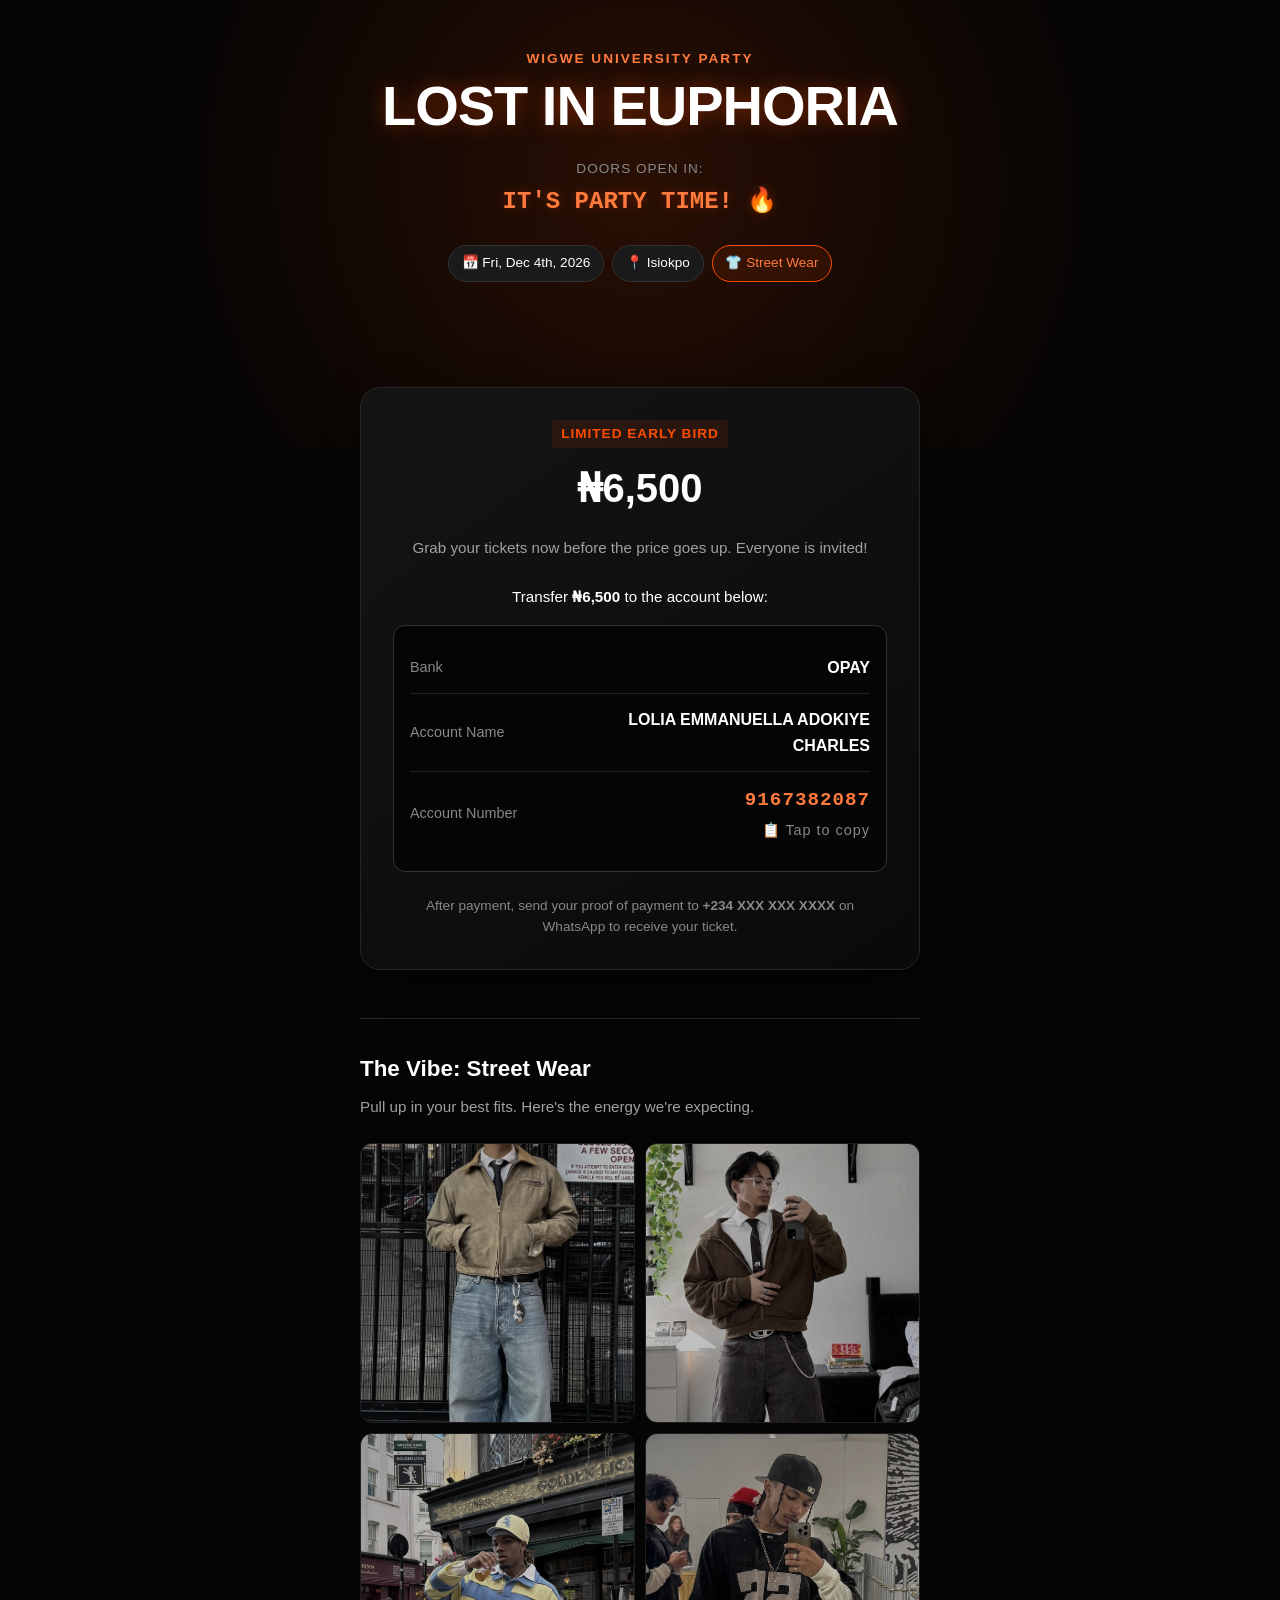
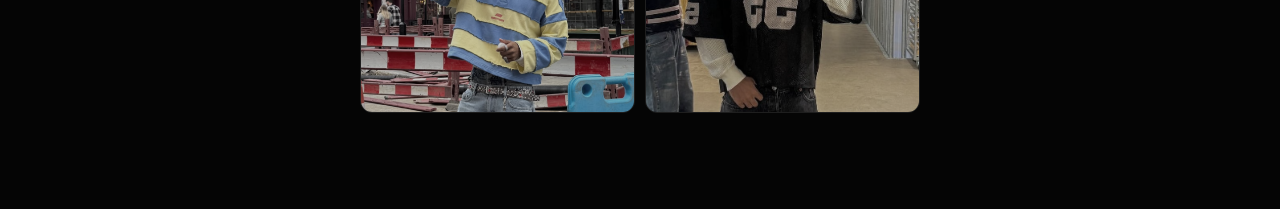
==== index.html @ 006e7512 "Finalized site with JS and removed Tix" ====
<!DOCTYPE html>
<html lang="en">
<head>
  <meta charset="UTF-8" />
  <meta name="viewport" content="width=device-width, initial-scale=1" />
  <title>Lost in Euphoria — Wigwe University Party | Early Bird ₦6,500</title>
  <link rel="stylesheet" href="style.css" />
</head>
<body>
  <!-- Background glow effect -->
  <div class="glow-bg"></div>

  <!-- Copy Toast Notification -->
  <div id="toast">Account Number Copied! ✅</div>

  <main class="container">
    
    <!-- Header Section -->
    <header class="hero fade-in delay-1">
      <p class="tagline">Wigwe University Party</p>
      <h1 class="glitch-text" data-text="Lost in Euphoria">Lost in Euphoria</h1>
      
      <!-- COUNTDOWN TIMER -->
      <div class="countdown-container">
        <p>Doors open in:</p>
        <div id="countdown">Loading...</div>
      </div>

      <div class="badges">
        <span class="badge">📅 Fri, Dec 4th, 2026</span>
        <span class="badge">📍 Isiokpo</span>
        <span class="badge highlight">👕 Street Wear</span>
      </div>
    </header>

    <!-- Poster Image -->
    <div class="poster-container fade-in delay-2">
      <img class="poster" src="imgs/poster.png" alt="Lost in Euphoria Party Poster" />
    </div>

    <!-- Main CTA Section (Now just Bank Transfer) -->
    <section class="ticket-section fade-in delay-3">
      <div class="ticket-card">
        <div class="ticket-info">
          <span class="tier-label">Limited Early Bird</span>
          <span class="price">₦6,500</span>
        </div>
        <p class="ticket-desc">Grab your tickets now before the price goes up. Everyone is invited!</p>
        
        <p style="margin-bottom: 1rem; font-size: 0.95rem;">Transfer <strong>₦6,500</strong> to the account below:</p>
        
        <div class="bank-card" style="text-align: left; margin-bottom: 1.5rem;">
          <div class="bank-row">
            <span>Bank</span>
            <strong>OPAY</strong>
          </div>
          <div class="bank-row">
            <span>Account Name</span>
            <strong>LOLIA EMMANUELLA ADOKIYE CHARLES</strong>
          </div>
          <!-- CLICK TO COPY -->
          <div class="bank-row copy-row" onclick="copyAccountNumber()">
            <span>Account Number</span>
            <strong class="acct-num">9167382087 <span class="copy-icon">📋 Tap to copy</span></strong>
          </div>
        </div>

        <p class="note" style="margin-top: 0;">
          After payment, send your proof of payment to <strong>+234 XXX XXX XXXX</strong> on WhatsApp to receive your ticket.
        </p>
      </div>
    </section>

    <!-- Streetwear Inspiration Gallery -->
    <section class="gallery-section scroll-reveal">
      <h2>The Vibe: Street Wear</h2>
      <p>Pull up in your best fits. Here's the energy we're expecting.</p>
      <div class="gallery-grid">
        <img src="imgs/dress1.png" alt="Streetwear fit 1" />
        <img src="imgs/dress2.png" alt="Streetwear fit 2" />
        <img src="imgs/dress3.png" alt="Streetwear fit 3" />
        <img src="imgs/dress4.png" alt="Streetwear fit 4" />
      </div>
    </section>

  </main>

  <!-- Link to JavaScript file -->
  <script src="script.js"></script>
</body>
</html>
---- style.css ----
/* --- Reset & Base Styles --- */
* {
  box-sizing: border-box;
  margin: 0;
  padding: 0;
}

body {
  font-family: 'Inter', -apple-system, BlinkMacSystemFont, "Segoe UI", Roboto, Helvetica, Arial, sans-serif;
  background-color: #050505;
  color: #ffffff;
  line-height: 1.6;
  overflow-x: hidden;
  position: relative;
}

/* --- Animations Keyframes --- */
@keyframes fadeUp {
  from { opacity: 0; transform: translateY(30px); }
  to { opacity: 1; transform: translateY(0); }
}

@keyframes float {
  0% { transform: translateY(0px); }
  50% { transform: translateY(-10px); }
  100% { transform: translateY(0px); }
}

@keyframes pulseGlow {
  0% { opacity: 0.6; transform: translateX(-50%) scale(1); }
  50% { opacity: 1; transform: translateX(-50%) scale(1.05); }
  100% { opacity: 0.6; transform: translateX(-50%) scale(1); }
}

/* --- Applying Animations --- */
.fade-in {
  opacity: 0; 
  animation: fadeUp 0.8s cubic-bezier(0.2, 0.8, 0.2, 1) forwards;
}

.delay-1 { animation-delay: 0.1s; }
.delay-2 { animation-delay: 0.3s; }
.delay-3 { animation-delay: 0.5s; }

/* --- Neon Background Glow --- */
.glow-bg {
  position: fixed;
  top: -10%;
  left: 50%;
  transform: translateX(-50%);
  width: 100vw;
  height: 60vh;
  background: radial-gradient(circle, rgba(255, 77, 0, 0.15) 0%, rgba(0,0,0,0) 70%);
  z-index: -1;
  pointer-events: none;
  animation: pulseGlow 6s infinite ease-in-out;
}

/* --- Container --- */
.container {
  max-width: 600px;
  margin: 0 auto;
  padding: 3rem 1.25rem;
}

/* --- Header & Typography --- */
.hero {
  text-align: center;
  margin-bottom: 2.5rem;
}

.tagline {
  color: #ff7a3d;
  font-weight: 700;
  text-transform: uppercase;
  letter-spacing: 2px;
  font-size: 0.85rem;
  margin-bottom: 0.5rem;
}

h1 {
  font-size: 3.5rem;
  font-weight: 900;
  text-transform: uppercase;
  line-height: 1;
  letter-spacing: -1px;
  margin-bottom: 1.5rem;
  color: #fff;
  text-shadow: 0 0 20px rgba(255, 77, 0, 0.4);
}

h2 {
  font-size: 1.4rem;
  margin-bottom: 0.5rem;
}

/* --- Badges & Countdown --- */
.badges {
  display: flex;
  flex-wrap: wrap;
  justify-content: center;
  gap: 0.5rem;
}

.badge {
  background: #1a1a1a;
  border: 1px solid #333;
  padding: 0.4rem 0.8rem;
  border-radius: 50px;
  font-size: 0.85rem;
  font-weight: 500;
  transition: transform 0.2s ease, border-color 0.2s ease;
}

.badge:hover {
  transform: translateY(-2px);
  border-color: #555;
}

.badge.highlight {
  background: rgba(255, 77, 0, 0.1);
  border-color: #ff4d00;
  color: #ff7a3d;
}

.countdown-container {
  margin-bottom: 1.5rem;
  text-align: center;
}

.countdown-container p {
  color: #888;
  font-size: 0.85rem;
  text-transform: uppercase;
  letter-spacing: 1px;
  margin-bottom: 0.2rem;
}

#countdown {
  font-size: 1.5rem;
  font-weight: 800;
  color: #ff7a3d;
  font-family: monospace;
  text-shadow: 0 0 10px rgba(255, 77, 0, 0.3);
}

/* --- Poster --- */
.poster-container {
  margin-bottom: 2.5rem;
  border-radius: 20px;
  overflow: hidden;
  box-shadow: 0 15px 30px rgba(0,0,0,0.5), 0 0 0 1px rgba(255,255,255,0.05);
  animation: float 6s ease-in-out infinite;
}

.poster {
  width: 100%;
  display: block;
  object-fit: cover;
}

/* --- Ticket Card (Main CTA) --- */
.ticket-card {
  background: linear-gradient(145deg, #141414, #0a0a0a);
  border: 1px solid #262626;
  border-radius: 20px;
  padding: 2rem;
  text-align: center;
  margin-bottom: 3rem;
  box-shadow: 0 10px 40px rgba(0,0,0,0.4);
  transition: transform 0.3s ease, box-shadow 0.3s ease, border-color 0.3s ease;
}

.ticket-card:hover {
  transform: translateY(-5px);
  box-shadow: 0 15px 50px rgba(255, 77, 0, 0.15);
  border-color: rgba(255, 77, 0, 0.3);
}

.ticket-info {
  display: flex;
  flex-direction: column;
  align-items: center;
  margin-bottom: 1rem;
}

.tier-label {
  color: #ff4d00;
  font-weight: 700;
  font-size: 0.85rem;
  text-transform: uppercase;
  letter-spacing: 1px;
  background: rgba(255, 77, 0, 0.1);
  padding: 0.2rem 0.6rem;
  border-radius: 4px;
  margin-bottom: 0.5rem;
}

.price {
  font-size: 2.5rem;
  font-weight: 900;
  color: #fff;
}

.ticket-desc {
  color: #a0a0a0;
  font-size: 0.95rem;
  margin-bottom: 1.5rem;
}

/* --- Bank Card inside Ticket --- */
.bank-card {
  background: #050505; 
  border: 1px solid #333; 
  border-radius: 12px;
  padding: 1rem;
  margin-bottom: 1.5rem;
  text-align: left;
}

.bank-row {
  display: flex;
  justify-content: space-between;
  align-items: center;
  padding: 0.8rem 0;
  border-bottom: 1px solid #222;
}

.bank-row:last-child {
  border-bottom: none;
}

.bank-row span {
  color: #888;
  font-size: 0.9rem;
}

.bank-row strong {
  font-size: 1rem;
  text-align: right;
  max-width: 60%;
}

.acct-num {
  font-family: monospace;
  font-size: 1.2rem !important;
  color: #ff7a3d;
  letter-spacing: 1px;
}

/* Click to Copy Bank Row */
.copy-row {
  cursor: pointer;
  transition: background 0.2s;
  border-radius: 8px;
  padding: 0.8rem !important;
  margin: 0 -0.8rem;
}

.copy-row:hover {
  background: rgba(255, 255, 255, 0.05);
}

.copy-icon {
  display: block;
  font-size: 0.7rem;
  color: #888;
  font-weight: normal;
  font-family: 'Inter', sans-serif;
  margin-top: 4px;
}

/* --- Gallery Section (2 per line) --- */
.gallery-section {
  margin-bottom: 3rem;
  padding-top: 2rem;
  border-top: 1px solid #262626;
}

.gallery-section h2 {
  margin-bottom: 0.5rem;
}

.gallery-section > p {
  color: #a0a0a0;
  margin-bottom: 1.5rem;
  font-size: 0.95rem;
}

.gallery-grid {
  display: grid;
  grid-template-columns: 1fr 1fr; /* Two images per line */
  gap: 10px;
}

.gallery-grid img {
  width: 100%;
  height: 280px; /* Taller so you see more of the outfit */
  object-fit: cover; /* Fills the box, crops edges slightly */
  object-position: center top; /* Focuses on the top so heads aren't cut */
  border-radius: 12px;
  border: 1px solid #262626;
  transition: all 0.4s cubic-bezier(0.2, 0.8, 0.2, 1);
  filter: grayscale(40%) brightness(0.8);
  /* No black background anymore! */
}

.gallery-grid img:hover {
  transform: scale(1.05) translateY(-3px);
  filter: grayscale(0%) brightness(1.1);
  border-color: #ff4d00;
  box-shadow: 0 10px 20px rgba(255, 77, 0, 0.2);
  z-index: 1;
}

/* --- Toast Notification --- */
#toast {
  visibility: hidden;
  min-width: 250px;
  background-color: #ff4d00;
  color: #fff;
  text-align: center;
  border-radius: 8px;
  padding: 12px;
  position: fixed;
  z-index: 100;
  left: 50%;
  bottom: 30px;
  transform: translateX(-50%);
  font-weight: 600;
  box-shadow: 0 5px 15px rgba(255, 77, 0, 0.4);
  opacity: 0;
  transition: opacity 0.3s, bottom 0.3s;
}

#toast.show {
  visibility: visible;
  opacity: 1;
  bottom: 50px;
}

/* --- Utilities & Scroll Reveal --- */
.note {
  color: #888;
  font-size: 0.85rem;
  margin-top: 1rem;
  line-height: 1.5;
}

.scroll-reveal {
  opacity: 0;
  transform: translateY(40px);
  transition: all 0.8s cubic-bezier(0.2, 0.8, 0.2, 1);
}

.scroll-reveal.visible {
  opacity: 1;
  transform: translateY(0);
}

/* --- Mobile Adjustments --- */
@media (max-width: 480px) {
  h1 { font-size: 2.8rem; }
  .ticket-card { padding: 1.5rem; }
  .bank-row { flex-direction: column; align-items: flex-start; gap: 0.3rem; }
  .bank-row strong { text-align: left; max-width: 100%; }
  .gallery-grid img { height: 220px; } /* Slightly shorter on mobile so it fits well */
}
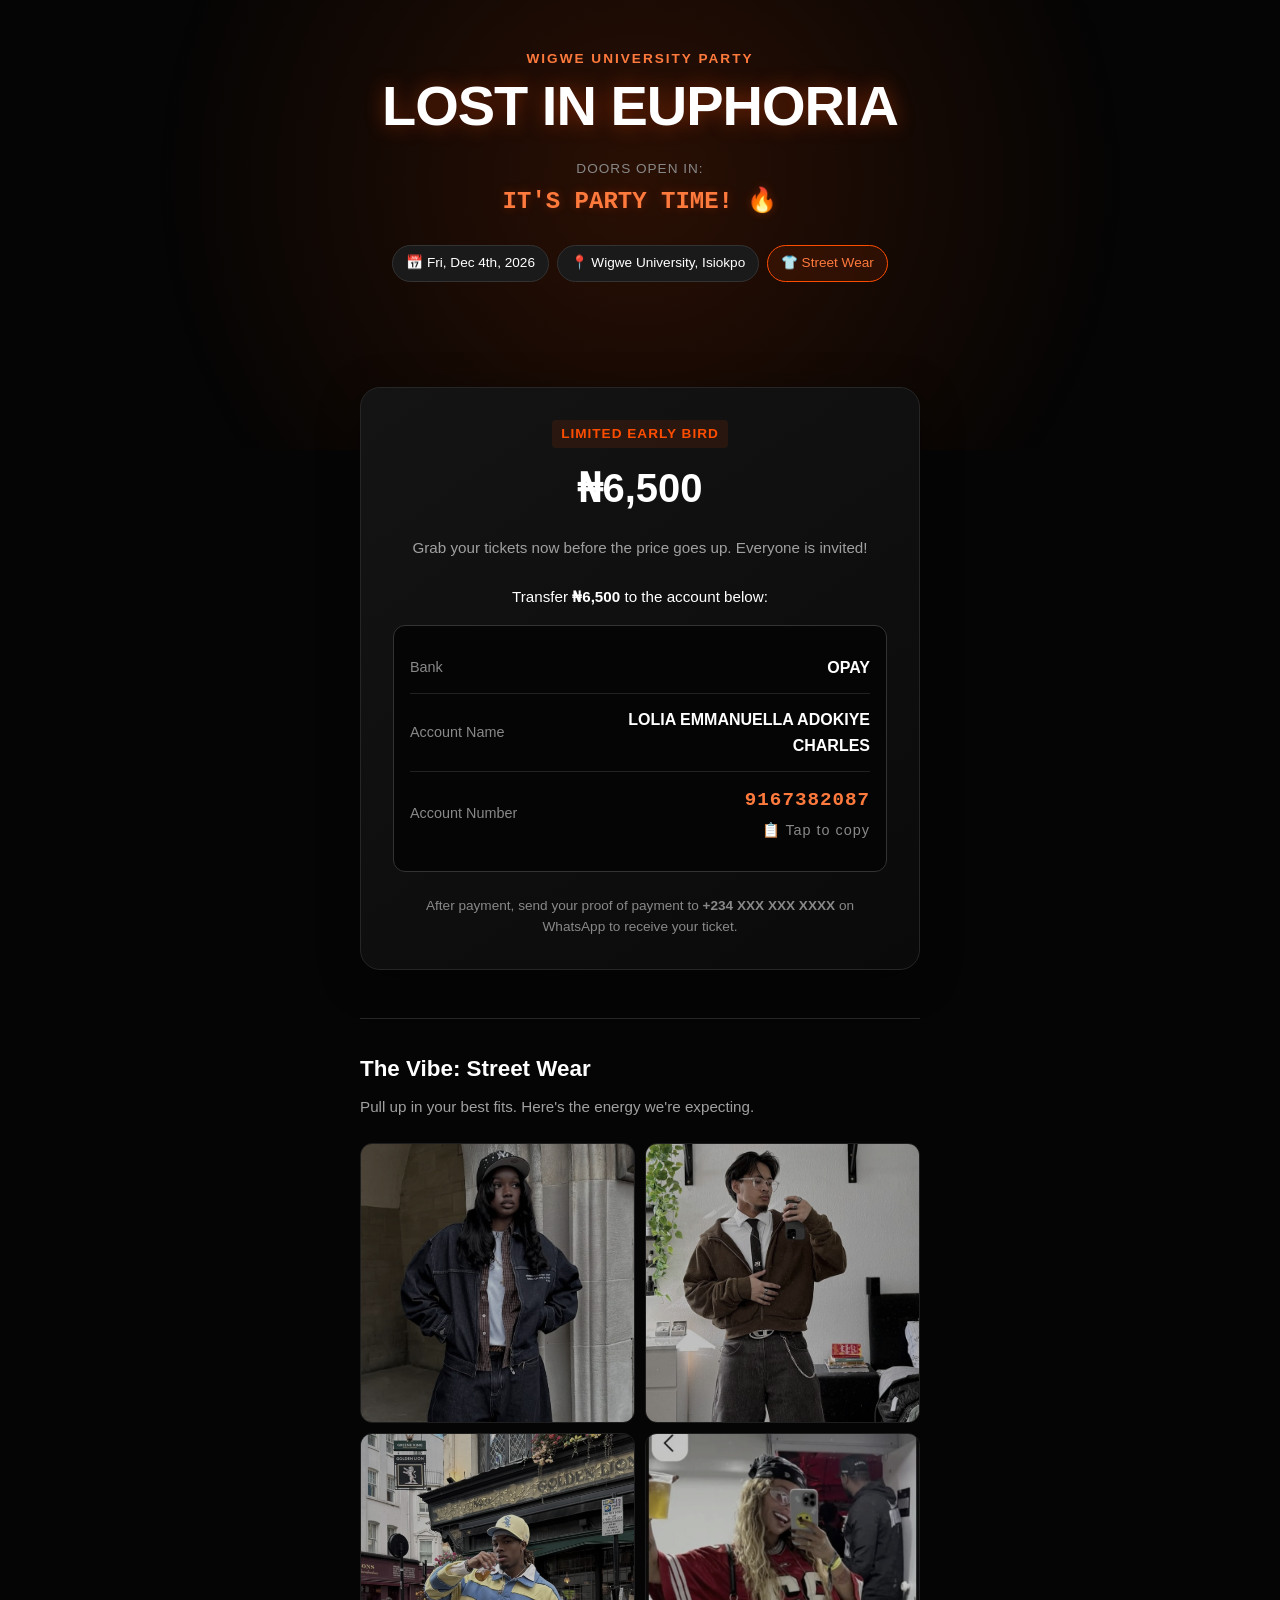
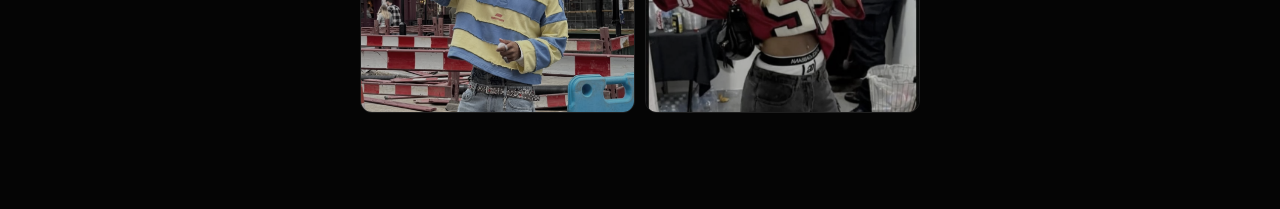
==== commit f3e50fd9: "Updated site" ====
--- a/index.html
+++ b/index.html
@@ -28,7 +28,7 @@
 
       <div class="badges">
         <span class="badge">📅 Fri, Dec 4th, 2026</span>
-        <span class="badge">📍 Isiokpo</span>
+        <span class="badge">📍 Wigwe University, Isiokpo</span>
         <span class="badge highlight">👕 Street Wear</span>
       </div>
     </header>
@@ -76,10 +76,10 @@
       <h2>The Vibe: Street Wear</h2>
       <p>Pull up in your best fits. Here's the energy we're expecting.</p>
       <div class="gallery-grid">
-        <img src="imgs/dress1.png" alt="Streetwear fit 1" />
+        <img src="imgs/dress6.png" alt="Streetwear fit 1" />
         <img src="imgs/dress2.png" alt="Streetwear fit 2" />
         <img src="imgs/dress3.png" alt="Streetwear fit 3" />
-        <img src="imgs/dress4.png" alt="Streetwear fit 4" />
+        <img src="imgs/dress7.png" alt="Streetwear fit 4" />
       </div>
     </section>
 
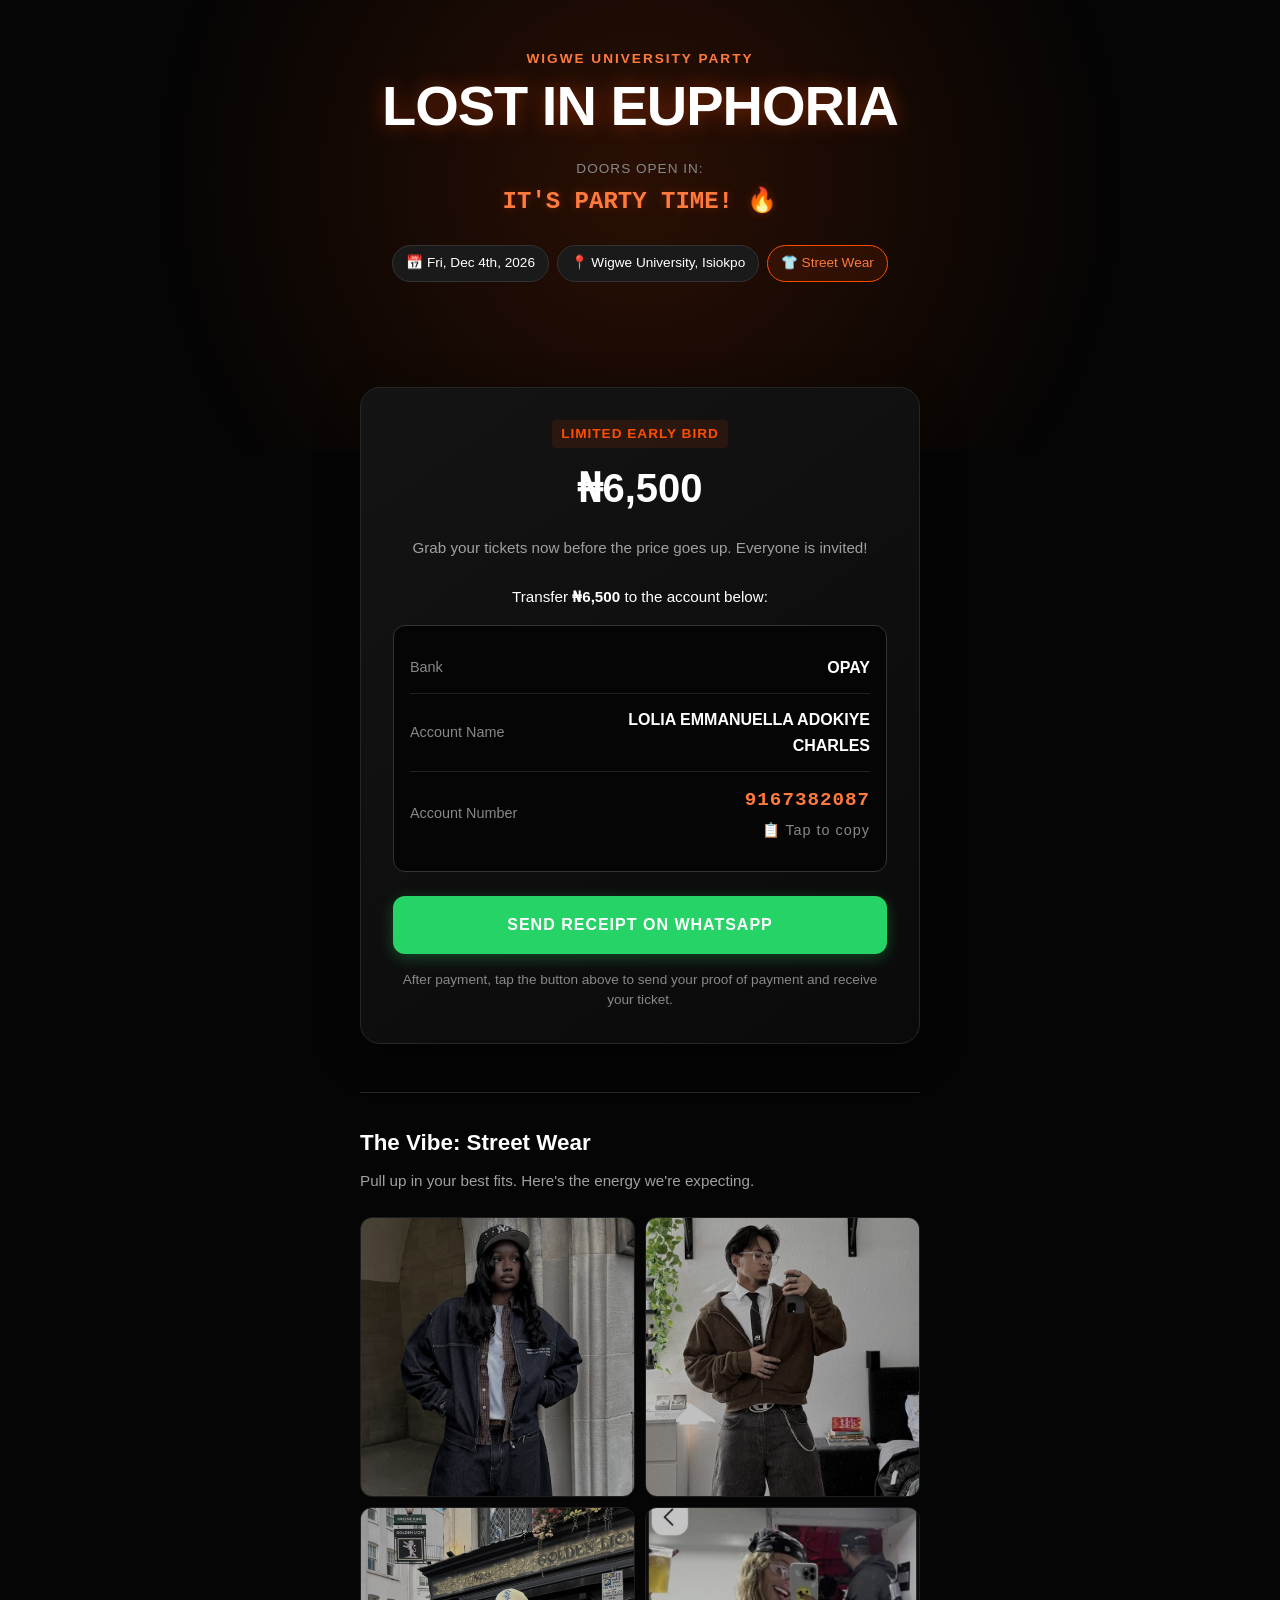
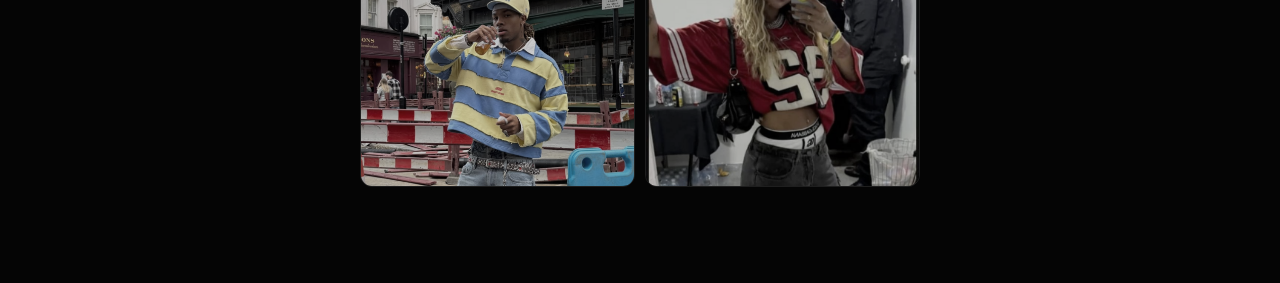
==== commit 58a18c9a: "Added WhatsApp DM button and finalized site" ====
--- a/index.html
+++ b/index.html
@@ -33,12 +33,12 @@
       </div>
     </header>
 
-    <!-- Poster Image -->
+    <!-- Poster Image (Make sure you have imgs/poster.png in your folder) -->
     <div class="poster-container fade-in delay-2">
       <img class="poster" src="imgs/poster.png" alt="Lost in Euphoria Party Poster" />
     </div>
 
-    <!-- Main CTA Section (Now just Bank Transfer) -->
+    <!-- Main CTA Section -->
     <section class="ticket-section fade-in delay-3">
       <div class="ticket-card">
         <div class="ticket-info">
@@ -49,7 +49,8 @@
         
         <p style="margin-bottom: 1rem; font-size: 0.95rem;">Transfer <strong>₦6,500</strong> to the account below:</p>
         
-        <div class="bank-card" style="text-align: left; margin-bottom: 1.5rem;">
+        <!-- Bank Details -->
+        <div class="bank-card">
           <div class="bank-row">
             <span>Bank</span>
             <strong>OPAY</strong>
@@ -58,15 +59,21 @@
             <span>Account Name</span>
             <strong>LOLIA EMMANUELLA ADOKIYE CHARLES</strong>
           </div>
-          <!-- CLICK TO COPY -->
+          <!-- Click to copy -->
           <div class="bank-row copy-row" onclick="copyAccountNumber()">
             <span>Account Number</span>
             <strong class="acct-num">9167382087 <span class="copy-icon">📋 Tap to copy</span></strong>
           </div>
         </div>
 
-        <p class="note" style="margin-top: 0;">
-          After payment, send your proof of payment to <strong>+234 XXX XXX XXXX</strong> on WhatsApp to receive your ticket.
+        <!-- WHATSAPP BUTTON -->
+        <!-- ⚠️ REPLACE 234YOURNUMBERHERE WITH YOUR ACTUAL WHATSAPP NUMBER (e.g., 2348012345678) -->
+        <a href="https://wa.me/2348105554353?text=Hi!%20I%20just%20paid%20%E2%82%A66%2C500%20for%20the%20Lost%20in%20Euphoria%20Early%20Bird%20ticket.%20Here%20is%20my%20receipt%3A" target="_blank" class="btn-whatsapp">
+          Send Receipt on WhatsApp
+        </a>
+        
+        <p class="note" style="margin-top: 1rem;">
+          After payment, tap the button above to send your proof of payment and receive your ticket.
         </p>
       </div>
     </section>
@@ -76,6 +83,7 @@
       <h2>The Vibe: Street Wear</h2>
       <p>Pull up in your best fits. Here's the energy we're expecting.</p>
       <div class="gallery-grid">
+        <!-- Make sure these match the exact file names in your imgs folder -->
         <img src="imgs/dress6.png" alt="Streetwear fit 1" />
         <img src="imgs/dress2.png" alt="Streetwear fit 2" />
         <img src="imgs/dress3.png" alt="Streetwear fit 3" />
--- a/style.css
+++ b/style.css
@@ -270,6 +270,36 @@
   margin-top: 4px;
 }
 
+/* --- WhatsApp Button --- */
+.btn-whatsapp {
+  display: flex;
+  justify-content: center;
+  align-items: center;
+  width: 100%;
+  padding: 1rem;
+  background: #25D366; /* Official WhatsApp Green */
+  color: #fff;
+  text-decoration: none;
+  border-radius: 12px;
+  font-weight: 800;
+  font-size: 1rem;
+  text-transform: uppercase;
+  letter-spacing: 1px;
+  transition: all 0.2s ease;
+  border: none;
+  box-shadow: 0 4px 15px rgba(37, 211, 102, 0.3);
+}
+
+.btn-whatsapp:hover {
+  background: #1ebe5d;
+  transform: translateY(-2px);
+  box-shadow: 0 6px 20px rgba(37, 211, 102, 0.5);
+}
+
+.btn-whatsapp:active {
+  transform: translateY(1px);
+}
+
 /* --- Gallery Section (2 per line) --- */
 .gallery-section {
   margin-bottom: 3rem;
@@ -302,7 +332,6 @@
   border: 1px solid #262626;
   transition: all 0.4s cubic-bezier(0.2, 0.8, 0.2, 1);
   filter: grayscale(40%) brightness(0.8);
-  /* No black background anymore! */
 }
 
 .gallery-grid img:hover {
@@ -364,5 +393,5 @@
   .ticket-card { padding: 1.5rem; }
   .bank-row { flex-direction: column; align-items: flex-start; gap: 0.3rem; }
   .bank-row strong { text-align: left; max-width: 100%; }
-  .gallery-grid img { height: 220px; } /* Slightly shorter on mobile so it fits well */
+  .gallery-grid img { height: 220px; }
 }
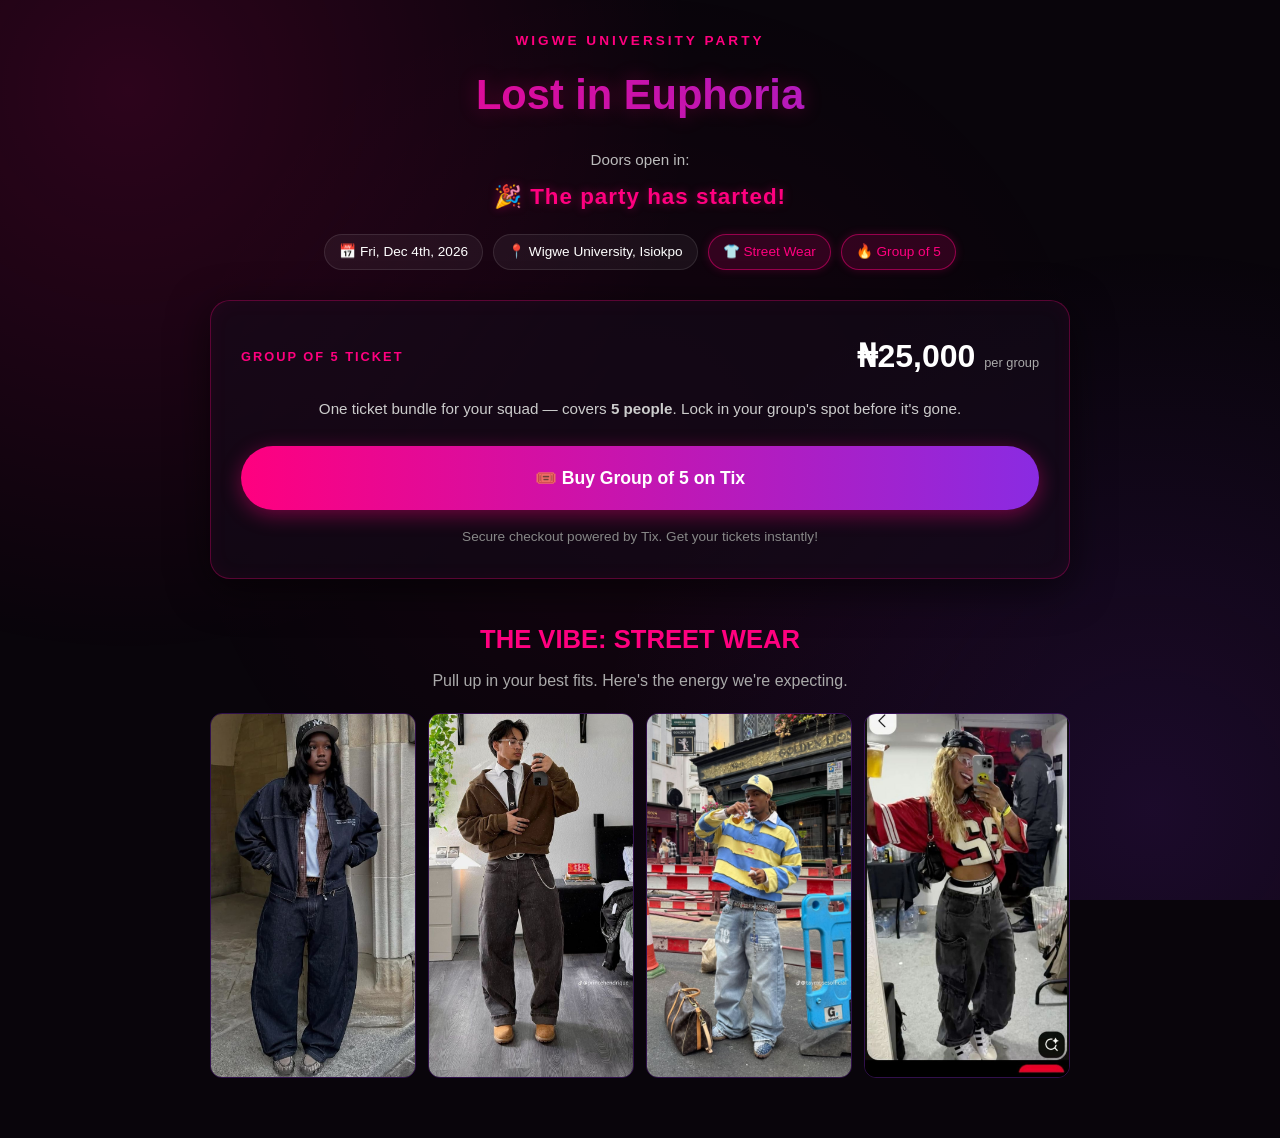
==== commit 8c44e17a: "Update to Group of 5 promo and add Tix link" ====
--- a/index.html
+++ b/index.html
@@ -3,15 +3,12 @@
 <head>
   <meta charset="UTF-8" />
   <meta name="viewport" content="width=device-width, initial-scale=1" />
-  <title>Lost in Euphoria — Wigwe University Party | Early Bird ₦6,500</title>
+  <title>Lost in Euphoria — Group of 5 Ticket | ₦25,000</title>
   <link rel="stylesheet" href="style.css" />
 </head>
 <body>
   <!-- Background glow effect -->
   <div class="glow-bg"></div>
-
-  <!-- Copy Toast Notification -->
-  <div id="toast">Account Number Copied! ✅</div>
 
   <main class="container">
     
@@ -30,51 +27,31 @@
         <span class="badge">📅 Fri, Dec 4th, 2026</span>
         <span class="badge">📍 Wigwe University, Isiokpo</span>
         <span class="badge highlight">👕 Street Wear</span>
+        <span class="badge highlight">🔥 Group of 5</span>
       </div>
     </header>
 
-    <!-- Poster Image (Make sure you have imgs/poster.png in your folder) -->
-    <div class="poster-container fade-in delay-2">
-      <img class="poster" src="imgs/poster.png" alt="Lost in Euphoria Party Poster" />
-    </div>
-
-    <!-- Main CTA Section -->
-    <section class="ticket-section fade-in delay-3">
+    <!-- GROUP OF 5 TICKET SECTION -->
+    <section class="ticket-section fade-in delay-2">
       <div class="ticket-card">
         <div class="ticket-info">
-          <span class="tier-label">Limited Early Bird</span>
-          <span class="price">₦6,500</span>
+          <span class="tier-label">Group of 5 Ticket</span>
+          <span class="price">₦25,000 <small>per group</small></span>
         </div>
-        <p class="ticket-desc">Grab your tickets now before the price goes up. Everyone is invited!</p>
-        
-        <p style="margin-bottom: 1rem; font-size: 0.95rem;">Transfer <strong>₦6,500</strong> to the account below:</p>
-        
-        <!-- Bank Details -->
-        <div class="bank-card">
-          <div class="bank-row">
-            <span>Bank</span>
-            <strong>OPAY</strong>
-          </div>
-          <div class="bank-row">
-            <span>Account Name</span>
-            <strong>LOLIA EMMANUELLA ADOKIYE CHARLES</strong>
-          </div>
-          <!-- Click to copy -->
-          <div class="bank-row copy-row" onclick="copyAccountNumber()">
-            <span>Account Number</span>
-            <strong class="acct-num">9167382087 <span class="copy-icon">📋 Tap to copy</span></strong>
-          </div>
-        </div>
+        <p class="ticket-desc">
+          One ticket bundle for your squad — covers <strong>5 people</strong>. 
+          Lock in your group's spot before it's gone.
+        </p>
 
-        <!-- WHATSAPP BUTTON -->
-        <!-- ⚠️ REPLACE 234YOURNUMBERHERE WITH YOUR ACTUAL WHATSAPP NUMBER (e.g., 2348012345678) -->
-        <a href="https://wa.me/2348105554353?text=Hi!%20I%20just%20paid%20%E2%82%A66%2C500%20for%20the%20Lost%20in%20Euphoria%20Early%20Bird%20ticket.%20Here%20is%20my%20receipt%3A" target="_blank" class="btn-whatsapp">
-          Send Receipt on WhatsApp
+        <!-- TIX CHECKOUT (ONLY OPTION NOW) -->
+        <a id="tixBtn" href="https://tix.africa/YOUR-EVENT-LINK" target="_blank" class="btn-whatsapp" style="display:block;text-align:center;margin-top:1.5rem;margin-bottom:1rem;">
+          🎟️ Buy Group of 5 on Tix
         </a>
-        
-        <p class="note" style="margin-top: 1rem;">
-          After payment, tap the button above to send your proof of payment and receive your ticket.
+
+        <p class="note">
+          Secure checkout powered by Tix. Get your tickets instantly!
         </p>
+
       </div>
     </section>
 
@@ -83,7 +60,6 @@
       <h2>The Vibe: Street Wear</h2>
       <p>Pull up in your best fits. Here's the energy we're expecting.</p>
       <div class="gallery-grid">
-        <!-- Make sure these match the exact file names in your imgs folder -->
         <img src="imgs/dress6.png" alt="Streetwear fit 1" />
         <img src="imgs/dress2.png" alt="Streetwear fit 2" />
         <img src="imgs/dress3.png" alt="Streetwear fit 3" />
@@ -93,7 +69,13 @@
 
   </main>
 
-  <!-- Link to JavaScript file -->
   <script src="script.js"></script>
+
+  <!-- ===== PROMO CONFIG ===== -->
+  <script>
+    // Set your Tix event link here
+    const TIX_LINK = "https://tix.africa/YOUR-EVENT-LINK";
+    document.getElementById('tixBtn').href = TIX_LINK;
+  </script>
 </body>
 </html>
--- a/style.css
+++ b/style.css
@@ -1,385 +1,252 @@
-/* --- Reset & Base Styles --- */
+/* ============================================
+   LOST IN EUPHORIA — GROUP OF 5 TICKET
+   Theme: Neon Pink & Purple (Tix Only)
+   ============================================ */
+
+/* ===== 1. RESET & BASE ===== */
 * {
-  box-sizing: border-box;
   margin: 0;
   padding: 0;
+  box-sizing: border-box;
 }
 
 body {
-  font-family: 'Inter', -apple-system, BlinkMacSystemFont, "Segoe UI", Roboto, Helvetica, Arial, sans-serif;
-  background-color: #050505;
-  color: #ffffff;
+  font-family: 'Segoe UI', Arial, sans-serif;
+  background: #09050b; /* Very dark, slightly purple-tinted black */
+  color: #fff;
+  min-height: 100vh;
+  overflow-x: hidden;
   line-height: 1.6;
-  overflow-x: hidden;
-  position: relative;
-}
-
-/* --- Animations Keyframes --- */
-@keyframes fadeUp {
-  from { opacity: 0; transform: translateY(30px); }
-  to { opacity: 1; transform: translateY(0); }
-}
-
-@keyframes float {
-  0% { transform: translateY(0px); }
-  50% { transform: translateY(-10px); }
-  100% { transform: translateY(0px); }
-}
-
-@keyframes pulseGlow {
-  0% { opacity: 0.6; transform: translateX(-50%) scale(1); }
-  50% { opacity: 1; transform: translateX(-50%) scale(1.05); }
-  100% { opacity: 0.6; transform: translateX(-50%) scale(1); }
-}
-
-/* --- Applying Animations --- */
-.fade-in {
-  opacity: 0; 
-  animation: fadeUp 0.8s cubic-bezier(0.2, 0.8, 0.2, 1) forwards;
-}
-
-.delay-1 { animation-delay: 0.1s; }
-.delay-2 { animation-delay: 0.3s; }
-.delay-3 { animation-delay: 0.5s; }
-
-/* --- Neon Background Glow --- */
+}
+
+/* ===== 2. BACKGROUND GLOW ===== */
 .glow-bg {
   position: fixed;
-  top: -10%;
-  left: 50%;
-  transform: translateX(-50%);
-  width: 100vw;
-  height: 60vh;
-  background: radial-gradient(circle, rgba(255, 77, 0, 0.15) 0%, rgba(0,0,0,0) 70%);
-  z-index: -1;
+  inset: 0;
+  background:
+    radial-gradient(circle at 10% 10%, rgba(255, 0, 127, 0.15), transparent 40%),
+    radial-gradient(circle at 90% 90%, rgba(138, 43, 226, 0.15), transparent 40%),
+    radial-gradient(circle at 50% 50%, rgba(255, 0, 127, 0.05), transparent 60%);
   pointer-events: none;
-  animation: pulseGlow 6s infinite ease-in-out;
-}
-
-/* --- Container --- */
+  z-index: 0;
+}
+
+/* ===== 3. CONTAINER ===== */
 .container {
-  max-width: 600px;
+  position: relative;
+  z-index: 1;
+  max-width: 900px;
   margin: 0 auto;
-  padding: 3rem 1.25rem;
-}
-
-/* --- Header & Typography --- */
+  padding: 30px 20px 60px;
+}
+
+/* ===== 4. HERO / HEADER ===== */
 .hero {
   text-align: center;
-  margin-bottom: 2.5rem;
+  margin-bottom: 30px;
 }
 
 .tagline {
-  color: #ff7a3d;
-  font-weight: 700;
   text-transform: uppercase;
-  letter-spacing: 2px;
-  font-size: 0.85rem;
-  margin-bottom: 0.5rem;
-}
-
-h1 {
-  font-size: 3.5rem;
+  letter-spacing: 3px;
+  font-size: 0.85em;
+  color: #ff007f;
+  margin-bottom: 10px;
+  font-weight: 700;
+}
+
+.glitch-text {
+  font-size: 2.6em;
   font-weight: 900;
-  text-transform: uppercase;
-  line-height: 1;
-  letter-spacing: -1px;
-  margin-bottom: 1.5rem;
-  color: #fff;
-  text-shadow: 0 0 20px rgba(255, 77, 0, 0.4);
-}
-
-h2 {
-  font-size: 1.4rem;
-  margin-bottom: 0.5rem;
-}
-
-/* --- Badges & Countdown --- */
+  background: linear-gradient(90deg, #ff007f, #8a2be2);
+  -webkit-background-clip: text;
+  -webkit-text-fill-color: transparent;
+  position: relative;
+  text-shadow: 0 0 20px rgba(255, 0, 127, 0.3);
+}
+
+/* ===== 5. COUNTDOWN ===== */
+.countdown-container {
+  margin: 20px 0;
+  text-align: center;
+}
+
+.countdown-container p {
+  color: #bbb;
+  font-size: 0.95em;
+  margin-bottom: 6px;
+}
+
+#countdown {
+  font-size: 1.4em;
+  font-weight: 700;
+  color: #ff007f;
+  letter-spacing: 1px;
+  text-shadow: 0 0 10px rgba(255, 0, 127, 0.4);
+}
+
+/* ===== 6. BADGES ===== */
 .badges {
   display: flex;
   flex-wrap: wrap;
+  gap: 10px;
   justify-content: center;
-  gap: 0.5rem;
+  margin-top: 15px;
 }
 
 .badge {
-  background: #1a1a1a;
-  border: 1px solid #333;
-  padding: 0.4rem 0.8rem;
-  border-radius: 50px;
-  font-size: 0.85rem;
-  font-weight: 500;
-  transition: transform 0.2s ease, border-color 0.2s ease;
-}
-
-.badge:hover {
-  transform: translateY(-2px);
-  border-color: #555;
+  background: rgba(255, 255, 255, 0.05);
+  border: 1px solid rgba(255, 255, 255, 0.1);
+  padding: 6px 14px;
+  border-radius: 20px;
+  font-size: 0.85em;
 }
 
 .badge.highlight {
-  background: rgba(255, 77, 0, 0.1);
-  border-color: #ff4d00;
-  color: #ff7a3d;
-}
-
-.countdown-container {
-  margin-bottom: 1.5rem;
-  text-align: center;
-}
-
-.countdown-container p {
-  color: #888;
-  font-size: 0.85rem;
-  text-transform: uppercase;
-  letter-spacing: 1px;
-  margin-bottom: 0.2rem;
-}
-
-#countdown {
-  font-size: 1.5rem;
-  font-weight: 800;
-  color: #ff7a3d;
-  font-family: monospace;
-  text-shadow: 0 0 10px rgba(255, 77, 0, 0.3);
-}
-
-/* --- Poster --- */
-.poster-container {
-  margin-bottom: 2.5rem;
+  background: rgba(255, 0, 127, 0.15);
+  border-color: rgba(255, 0, 127, 0.5);
+  color: #ff007f;
+  box-shadow: 0 0 10px rgba(255, 0, 127, 0.2);
+}
+
+/* ===== 7. TICKET SECTION ===== */
+.ticket-section {
+  margin-bottom: 40px;
+}
+
+.ticket-card {
+  background: rgba(20, 10, 25, 0.6);
+  border: 1px solid rgba(255, 0, 127, 0.3);
   border-radius: 20px;
-  overflow: hidden;
-  box-shadow: 0 15px 30px rgba(0,0,0,0.5), 0 0 0 1px rgba(255,255,255,0.05);
-  animation: float 6s ease-in-out infinite;
-}
-
-.poster {
-  width: 100%;
-  display: block;
-  object-fit: cover;
-}
-
-/* --- Ticket Card (Main CTA) --- */
-.ticket-card {
-  background: linear-gradient(145deg, #141414, #0a0a0a);
-  border: 1px solid #262626;
-  border-radius: 20px;
-  padding: 2rem;
-  text-align: center;
-  margin-bottom: 3rem;
-  box-shadow: 0 10px 40px rgba(0,0,0,0.4);
-  transition: transform 0.3s ease, box-shadow 0.3s ease, border-color 0.3s ease;
-}
-
-.ticket-card:hover {
-  transform: translateY(-5px);
-  box-shadow: 0 15px 50px rgba(255, 77, 0, 0.15);
-  border-color: rgba(255, 77, 0, 0.3);
+  padding: 30px;
+  box-shadow: 0 10px 40px rgba(0, 0, 0, 0.6), inset 0 0 20px rgba(255, 0, 127, 0.05);
+  text-align: center; /* Centers the text since the bank details are gone */
 }
 
 .ticket-info {
-  display: flex;
-  flex-direction: column;
-  align-items: center;
-  margin-bottom: 1rem;
-}
-
-.tier-label {
-  color: #ff4d00;
-  font-weight: 700;
-  font-size: 0.85rem;
-  text-transform: uppercase;
-  letter-spacing: 1px;
-  background: rgba(255, 77, 0, 0.1);
-  padding: 0.2rem 0.6rem;
-  border-radius: 4px;
-  margin-bottom: 0.5rem;
-}
-
-.price {
-  font-size: 2.5rem;
-  font-weight: 900;
-  color: #fff;
-}
-
-.ticket-desc {
-  color: #a0a0a0;
-  font-size: 0.95rem;
-  margin-bottom: 1.5rem;
-}
-
-/* --- Bank Card inside Ticket --- */
-.bank-card {
-  background: #050505; 
-  border: 1px solid #333; 
-  border-radius: 12px;
-  padding: 1rem;
-  margin-bottom: 1.5rem;
-  text-align: left;
-}
-
-.bank-row {
   display: flex;
   justify-content: space-between;
   align-items: center;
-  padding: 0.8rem 0;
-  border-bottom: 1px solid #222;
-}
-
-.bank-row:last-child {
-  border-bottom: none;
-}
-
-.bank-row span {
+  flex-wrap: wrap;
+  gap: 10px;
+  margin-bottom: 15px;
+  text-align: left; /* Keeps the price and label aligned to edges */
+}
+
+.tier-label {
+  text-transform: uppercase;
+  letter-spacing: 2px;
+  font-size: 0.8em;
+  color: #ff007f;
+  font-weight: 700;
+}
+
+.price {
+  font-size: 2em;
+  font-weight: 900;
+  color: #fff;
+}
+
+.price small {
+  font-size: 0.4em;
+  color: #aaa;
+  font-weight: 400;
+}
+
+.ticket-desc {
+  color: #ccc;
+  font-size: 0.95em;
+  margin-bottom: 1.5rem;
+}
+
+/* ===== 8. BUTTONS ===== */
+#tixBtn {
+  display: block;
+  width: 100%;
+  padding: 18px 20px;
+  background: linear-gradient(90deg, #ff007f, #8a2be2);
+  color: #fff;
+  text-align: center;
+  text-decoration: none;
+  font-weight: 700;
+  font-size: 1.1em;
+  border-radius: 50px;
+  border: none;
+  cursor: pointer;
+  transition: transform 0.2s, box-shadow 0.2s;
+  box-shadow: 0 5px 20px rgba(255, 0, 127, 0.4);
+  margin-bottom: 1rem;
+}
+
+#tixBtn:hover {
+  transform: scale(1.02);
+  box-shadow: 0 8px 30px rgba(255, 0, 127, 0.6);
+}
+
+/* ===== 9. NOTE TEXT ===== */
+.note {
   color: #888;
-  font-size: 0.9rem;
-}
-
-.bank-row strong {
-  font-size: 1rem;
-  text-align: right;
-  max-width: 60%;
-}
-
-.acct-num {
-  font-family: monospace;
-  font-size: 1.2rem !important;
-  color: #ff7a3d;
-  letter-spacing: 1px;
-}
-
-/* Click to Copy Bank Row */
-.copy-row {
-  cursor: pointer;
-  transition: background 0.2s;
-  border-radius: 8px;
-  padding: 0.8rem !important;
-  margin: 0 -0.8rem;
-}
-
-.copy-row:hover {
-  background: rgba(255, 255, 255, 0.05);
-}
-
-.copy-icon {
-  display: block;
-  font-size: 0.7rem;
-  color: #888;
-  font-weight: normal;
-  font-family: 'Inter', sans-serif;
-  margin-top: 4px;
-}
-
-/* --- WhatsApp Button --- */
-.btn-whatsapp {
-  display: flex;
-  justify-content: center;
-  align-items: center;
-  width: 100%;
-  padding: 1rem;
-  background: #25D366; /* Official WhatsApp Green */
-  color: #fff;
-  text-decoration: none;
-  border-radius: 12px;
-  font-weight: 800;
-  font-size: 1rem;
+  font-size: 0.85em;
+  text-align: center;
+  line-height: 1.6;
+}
+
+/* ===== 10. GALLERY ===== */
+.gallery-section {
+  margin-top: 40px;
+  text-align: center;
+}
+
+.gallery-section h2 {
+  color: #ff007f;
+  font-size: 1.6em;
+  margin-bottom: 8px;
   text-transform: uppercase;
-  letter-spacing: 1px;
-  transition: all 0.2s ease;
-  border: none;
-  box-shadow: 0 4px 15px rgba(37, 211, 102, 0.3);
-}
-
-.btn-whatsapp:hover {
-  background: #1ebe5d;
-  transform: translateY(-2px);
-  box-shadow: 0 6px 20px rgba(37, 211, 102, 0.5);
-}
-
-.btn-whatsapp:active {
-  transform: translateY(1px);
-}
-
-/* --- Gallery Section (2 per line) --- */
-.gallery-section {
-  margin-bottom: 3rem;
-  padding-top: 2rem;
-  border-top: 1px solid #262626;
-}
-
-.gallery-section h2 {
-  margin-bottom: 0.5rem;
-}
-
-.gallery-section > p {
-  color: #a0a0a0;
-  margin-bottom: 1.5rem;
-  font-size: 0.95rem;
+}
+
+.gallery-section p {
+  color: #aaa;
+  margin-bottom: 20px;
 }
 
 .gallery-grid {
   display: grid;
-  grid-template-columns: 1fr 1fr; /* Two images per line */
-  gap: 10px;
+  grid-template-columns: repeat(auto-fit, minmax(140px, 1fr));
+  gap: 12px;
 }
 
 .gallery-grid img {
   width: 100%;
-  height: 280px; /* Taller so you see more of the outfit */
-  object-fit: cover; /* Fills the box, crops edges slightly */
-  object-position: center top; /* Focuses on the top so heads aren't cut */
+  height: 100%;
+  object-fit: cover;
   border-radius: 12px;
-  border: 1px solid #262626;
-  transition: all 0.4s cubic-bezier(0.2, 0.8, 0.2, 1);
-  filter: grayscale(40%) brightness(0.8);
+  border: 1px solid rgba(138, 43, 226, 0.3);
+  transition: transform 0.3s, box-shadow 0.3s;
 }
 
 .gallery-grid img:hover {
-  transform: scale(1.05) translateY(-3px);
-  filter: grayscale(0%) brightness(1.1);
-  border-color: #ff4d00;
-  box-shadow: 0 10px 20px rgba(255, 77, 0, 0.2);
-  z-index: 1;
-}
-
-/* --- Toast Notification --- */
-#toast {
-  visibility: hidden;
-  min-width: 250px;
-  background-color: #ff4d00;
-  color: #fff;
-  text-align: center;
-  border-radius: 8px;
-  padding: 12px;
-  position: fixed;
-  z-index: 100;
-  left: 50%;
-  bottom: 30px;
-  transform: translateX(-50%);
-  font-weight: 600;
-  box-shadow: 0 5px 15px rgba(255, 77, 0, 0.4);
+  transform: scale(1.05);
+  box-shadow: 0 10px 30px rgba(255, 0, 127, 0.3);
+}
+
+/* ===== 11. ANIMATIONS ===== */
+@keyframes fadeInUp {
+  from { opacity: 0; transform: translateY(20px); }
+  to   { opacity: 1; transform: translateY(0); }
+}
+
+.fade-in {
   opacity: 0;
-  transition: opacity 0.3s, bottom 0.3s;
-}
-
-#toast.show {
-  visibility: visible;
-  opacity: 1;
-  bottom: 50px;
-}
-
-/* --- Utilities & Scroll Reveal --- */
-.note {
-  color: #888;
-  font-size: 0.85rem;
-  margin-top: 1rem;
-  line-height: 1.5;
-}
+  animation: fadeInUp 0.7s ease forwards;
+}
+
+.delay-1 { animation-delay: 0.1s; }
+.delay-2 { animation-delay: 0.3s; }
 
 .scroll-reveal {
   opacity: 0;
-  transform: translateY(40px);
-  transition: all 0.8s cubic-bezier(0.2, 0.8, 0.2, 1);
+  transform: translateY(30px);
+  transition: opacity 0.7s ease, transform 0.7s ease;
 }
 
 .scroll-reveal.visible {
@@ -387,11 +254,12 @@
   transform: translateY(0);
 }
 
-/* --- Mobile Adjustments --- */
-@media (max-width: 480px) {
-  h1 { font-size: 2.8rem; }
-  .ticket-card { padding: 1.5rem; }
-  .bank-row { flex-direction: column; align-items: flex-start; gap: 0.3rem; }
-  .bank-row strong { text-align: left; max-width: 100%; }
-  .gallery-grid img { height: 220px; }
+/* ===== 12. RESPONSIVE ===== */
+@media (max-width: 600px) {
+  .glitch-text { font-size: 1.8em; }
+  .container { padding: 20px 15px 40px; }
+  .ticket-card { padding: 20px; }
+  .price { font-size: 1.6em; }
+  #countdown { font-size: 1.1em; }
+  .gallery-grid { grid-template-columns: repeat(2, 1fr); }
 }
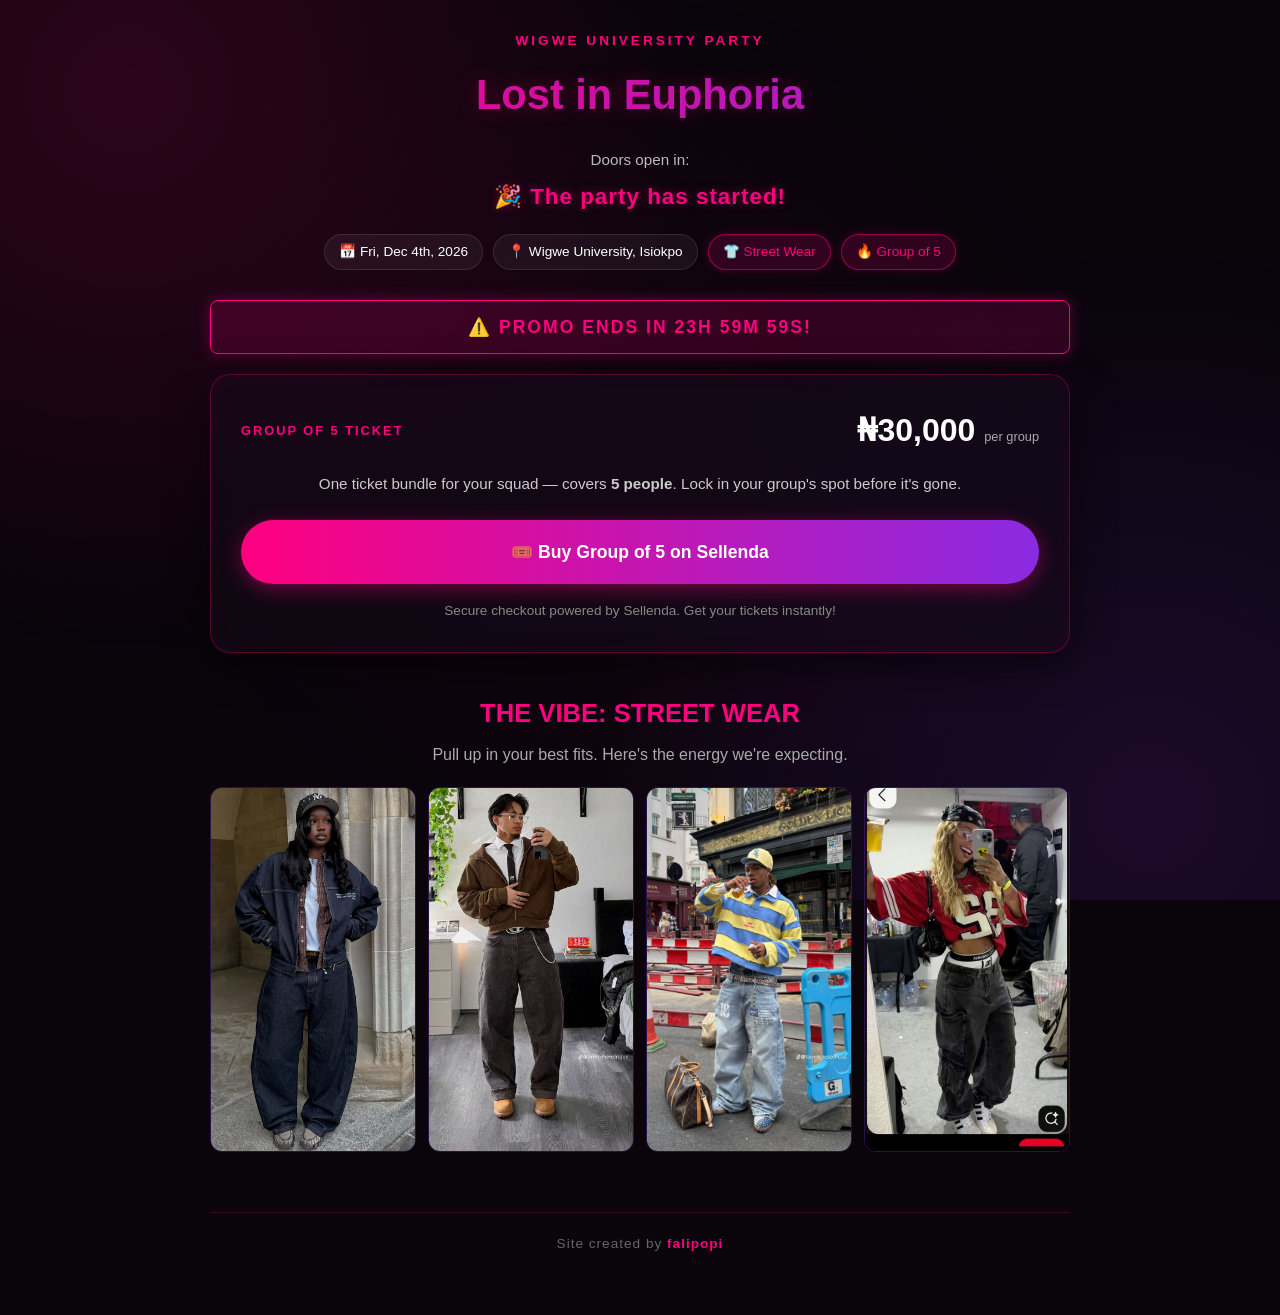
==== commit a952c820: "Final deployment: 30k price, falipopi footer, neon theme" ====
--- a/index.html
+++ b/index.html
@@ -3,21 +3,18 @@
 <head>
   <meta charset="UTF-8" />
   <meta name="viewport" content="width=device-width, initial-scale=1" />
-  <title>Lost in Euphoria — Group of 5 Ticket | ₦25,000</title>
+  <title>Lost in Euphoria — Group of 5 Ticket | ₦30,000</title>
   <link rel="stylesheet" href="style.css" />
 </head>
 <body>
-  <!-- Background glow effect -->
   <div class="glow-bg"></div>
 
   <main class="container">
     
-    <!-- Header Section -->
     <header class="hero fade-in delay-1">
       <p class="tagline">Wigwe University Party</p>
       <h1 class="glitch-text" data-text="Lost in Euphoria">Lost in Euphoria</h1>
       
-      <!-- COUNTDOWN TIMER -->
       <div class="countdown-container">
         <p>Doors open in:</p>
         <div id="countdown">Loading...</div>
@@ -31,31 +28,35 @@
       </div>
     </header>
 
-    <!-- GROUP OF 5 TICKET SECTION -->
+    <div class="promo-banner fade-in delay-2">
+      ⚠️ PROMO JUST FOR 2 DAYS!
+    </div>
+
     <section class="ticket-section fade-in delay-2">
       <div class="ticket-card">
+        
         <div class="ticket-info">
           <span class="tier-label">Group of 5 Ticket</span>
-          <span class="price">₦25,000 <small>per group</small></span>
+          <!-- PRICE UPDATED TO 30K -->
+          <span class="price">₦30,000 <small>per group</small></span>
         </div>
         <p class="ticket-desc">
           One ticket bundle for your squad — covers <strong>5 people</strong>. 
           Lock in your group's spot before it's gone.
         </p>
 
-        <!-- TIX CHECKOUT (ONLY OPTION NOW) -->
-        <a id="tixBtn" href="https://tix.africa/YOUR-EVENT-LINK" target="_blank" class="btn-whatsapp" style="display:block;text-align:center;margin-top:1.5rem;margin-bottom:1rem;">
-          🎟️ Buy Group of 5 on Tix
+        <!-- SELLENDA CHECKOUT -->
+        <a id="sellendaBtn" href="#" target="_blank">
+          🎟️ Buy Group of 5 on Sellenda
         </a>
 
         <p class="note">
-          Secure checkout powered by Tix. Get your tickets instantly!
+          Secure checkout powered by Sellenda. Get your tickets instantly!
         </p>
 
       </div>
     </section>
 
-    <!-- Streetwear Inspiration Gallery -->
     <section class="gallery-section scroll-reveal">
       <h2>The Vibe: Street Wear</h2>
       <p>Pull up in your best fits. Here's the energy we're expecting.</p>
@@ -67,15 +68,13 @@
       </div>
     </section>
 
+    <!-- NEW FOOTER -->
+    <footer class="site-footer">
+      <p>Site created by <strong>falipopi</strong></p>
+    </footer>
+
   </main>
 
   <script src="script.js"></script>
-
-  <!-- ===== PROMO CONFIG ===== -->
-  <script>
-    // Set your Tix event link here
-    const TIX_LINK = "https://tix.africa/YOUR-EVENT-LINK";
-    document.getElementById('tixBtn').href = TIX_LINK;
-  </script>
 </body>
 </html>
--- a/style.css
+++ b/style.css
@@ -1,6 +1,6 @@
 /* ============================================
    LOST IN EUPHORIA — GROUP OF 5 TICKET
-   Theme: Neon Pink & Purple (Tix Only)
+   Theme: Neon Pink & Purple
    ============================================ */
 
 /* ===== 1. RESET & BASE ===== */
@@ -109,7 +109,30 @@
   box-shadow: 0 0 10px rgba(255, 0, 127, 0.2);
 }
 
-/* ===== 7. TICKET SECTION ===== */
+/* ===== 7. PROMO BANNER ===== */
+.promo-banner {
+  background: rgba(255, 0, 127, 0.15);
+  border: 1px solid #ff007f;
+  color: #ff007f;
+  font-weight: 900;
+  text-transform: uppercase;
+  letter-spacing: 2px;
+  padding: 12px;
+  border-radius: 8px;
+  margin-bottom: 20px;
+  text-align: center;
+  font-size: 1.1em;
+  box-shadow: 0 0 15px rgba(255, 0, 127, 0.3);
+  animation: pulse-promo 1.5s infinite;
+}
+
+@keyframes pulse-promo {
+  0% { transform: scale(1); box-shadow: 0 0 10px rgba(255, 0, 127, 0.2); }
+  50% { transform: scale(1.02); box-shadow: 0 0 25px rgba(255, 0, 127, 0.6); }
+  100% { transform: scale(1); box-shadow: 0 0 10px rgba(255, 0, 127, 0.2); }
+}
+
+/* ===== 8. TICKET SECTION ===== */
 .ticket-section {
   margin-bottom: 40px;
 }
@@ -120,7 +143,7 @@
   border-radius: 20px;
   padding: 30px;
   box-shadow: 0 10px 40px rgba(0, 0, 0, 0.6), inset 0 0 20px rgba(255, 0, 127, 0.05);
-  text-align: center; /* Centers the text since the bank details are gone */
+  text-align: center;
 }
 
 .ticket-info {
@@ -130,7 +153,7 @@
   flex-wrap: wrap;
   gap: 10px;
   margin-bottom: 15px;
-  text-align: left; /* Keeps the price and label aligned to edges */
+  text-align: left;
 }
 
 .tier-label {
@@ -159,8 +182,8 @@
   margin-bottom: 1.5rem;
 }
 
-/* ===== 8. BUTTONS ===== */
-#tixBtn {
+/* ===== 9. SELLENDA BUTTON ===== */
+#sellendaBtn {
   display: block;
   width: 100%;
   padding: 18px 20px;
@@ -178,12 +201,12 @@
   margin-bottom: 1rem;
 }
 
-#tixBtn:hover {
+#sellendaBtn:hover {
   transform: scale(1.02);
   box-shadow: 0 8px 30px rgba(255, 0, 127, 0.6);
 }
 
-/* ===== 9. NOTE TEXT ===== */
+/* ===== 10. NOTE TEXT ===== */
 .note {
   color: #888;
   font-size: 0.85em;
@@ -191,7 +214,7 @@
   line-height: 1.6;
 }
 
-/* ===== 10. GALLERY ===== */
+/* ===== 11. GALLERY ===== */
 .gallery-section {
   margin-top: 40px;
   text-align: center;
@@ -229,7 +252,7 @@
   box-shadow: 0 10px 30px rgba(255, 0, 127, 0.3);
 }
 
-/* ===== 11. ANIMATIONS ===== */
+/* ===== 12. ANIMATIONS ===== */
 @keyframes fadeInUp {
   from { opacity: 0; transform: translateY(20px); }
   to   { opacity: 1; transform: translateY(0); }
@@ -254,7 +277,26 @@
   transform: translateY(0);
 }
 
-/* ===== 12. RESPONSIVE ===== */
+/* ===== 13. FOOTER ===== */
+.site-footer {
+  margin-top: 60px;
+  padding-top: 20px;
+  border-top: 1px solid rgba(255, 0, 127, 0.2);
+  text-align: center;
+}
+
+.site-footer p {
+  color: #666;
+  font-size: 0.85em;
+  letter-spacing: 1px;
+}
+
+.site-footer strong {
+  color: #ff007f;
+  font-weight: 700;
+}
+
+/* ===== 14. RESPONSIVE ===== */
 @media (max-width: 600px) {
   .glitch-text { font-size: 1.8em; }
   .container { padding: 20px 15px 40px; }
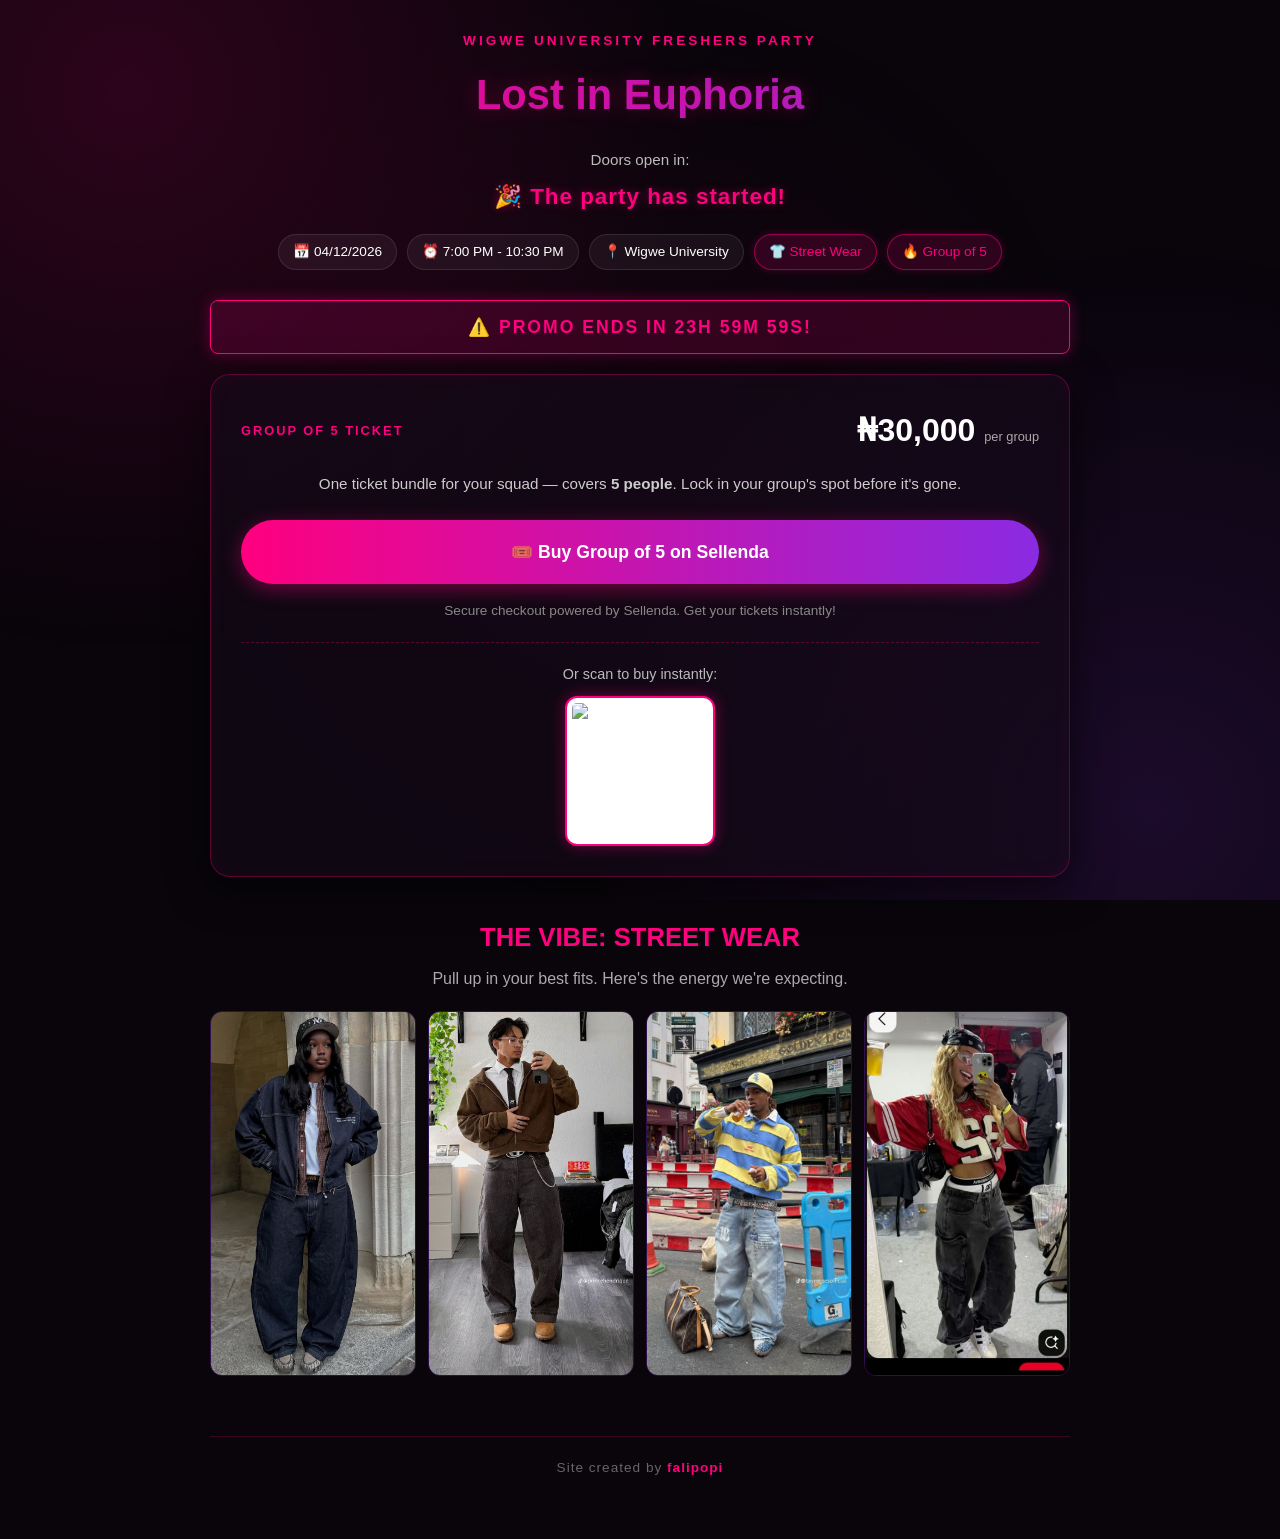
==== commit 7d097960: "Finalized QR code, Sellenda link, and full layout" ====
--- a/index.html
+++ b/index.html
@@ -11,33 +11,37 @@
 
   <main class="container">
     
+    <!-- Header Section -->
     <header class="hero fade-in delay-1">
-      <p class="tagline">Wigwe University Party</p>
+      <p class="tagline">Wigwe University Freshers Party</p>
       <h1 class="glitch-text" data-text="Lost in Euphoria">Lost in Euphoria</h1>
       
+      <!-- COUNTDOWN TIMER -->
       <div class="countdown-container">
         <p>Doors open in:</p>
         <div id="countdown">Loading...</div>
       </div>
 
       <div class="badges">
-        <span class="badge">📅 Fri, Dec 4th, 2026</span>
-        <span class="badge">📍 Wigwe University, Isiokpo</span>
+        <span class="badge">📅 04/12/2026</span>
+        <span class="badge">⏰ 7:00 PM - 10:30 PM</span>
+        <span class="badge">📍 Wigwe University</span>
         <span class="badge highlight">👕 Street Wear</span>
         <span class="badge highlight">🔥 Group of 5</span>
       </div>
     </header>
 
+    <!-- 2-DAY PROMO BANNER -->
     <div class="promo-banner fade-in delay-2">
       ⚠️ PROMO JUST FOR 2 DAYS!
     </div>
 
+    <!-- GROUP OF 5 TICKET SECTION -->
     <section class="ticket-section fade-in delay-2">
       <div class="ticket-card">
         
         <div class="ticket-info">
           <span class="tier-label">Group of 5 Ticket</span>
-          <!-- PRICE UPDATED TO 30K -->
           <span class="price">₦30,000 <small>per group</small></span>
         </div>
         <p class="ticket-desc">
@@ -45,18 +49,25 @@
           Lock in your group's spot before it's gone.
         </p>
 
-        <!-- SELLENDA CHECKOUT -->
-        <a id="sellendaBtn" href="#" target="_blank">
+        <!-- SELLENDA CHECKOUT BUTTON -->
+        <a href="https://www.sellenda.com.ng/buy/FS5H" target="_blank" class="btn-sellenda">
           🎟️ Buy Group of 5 on Sellenda
         </a>
 
-        <p class="note">
+        <p class="note" style="margin-bottom: 1rem;">
           Secure checkout powered by Sellenda. Get your tickets instantly!
         </p>
+
+        <!-- QR CODE SECTION -->
+        <div class="qr-section">
+          <p>Or scan to buy instantly:</p>
+          <img src="imgs/qrcode.png" alt="Scan to buy tickets" class="qr-image" />
+        </div>
 
       </div>
     </section>
 
+    <!-- Streetwear Inspiration Gallery -->
     <section class="gallery-section scroll-reveal">
       <h2>The Vibe: Street Wear</h2>
       <p>Pull up in your best fits. Here's the energy we're expecting.</p>
@@ -68,7 +79,7 @@
       </div>
     </section>
 
-    <!-- NEW FOOTER -->
+    <!-- FOOTER -->
     <footer class="site-footer">
       <p>Site created by <strong>falipopi</strong></p>
     </footer>
--- a/style.css
+++ b/style.css
@@ -12,7 +12,7 @@
 
 body {
   font-family: 'Segoe UI', Arial, sans-serif;
-  background: #09050b; /* Very dark, slightly purple-tinted black */
+  background: #09050b;
   color: #fff;
   min-height: 100vh;
   overflow-x: hidden;
@@ -183,7 +183,7 @@
 }
 
 /* ===== 9. SELLENDA BUTTON ===== */
-#sellendaBtn {
+.btn-sellenda {
   display: block;
   width: 100%;
   padding: 18px 20px;
@@ -201,7 +201,7 @@
   margin-bottom: 1rem;
 }
 
-#sellendaBtn:hover {
+.btn-sellenda:hover {
   transform: scale(1.02);
   box-shadow: 0 8px 30px rgba(255, 0, 127, 0.6);
 }
@@ -214,7 +214,38 @@
   line-height: 1.6;
 }
 
-/* ===== 11. GALLERY ===== */
+/* ===== 11. QR CODE SECTION ===== */
+.qr-section {
+  margin-top: 20px;
+  padding-top: 20px;
+  border-top: 1px dashed rgba(255, 0, 127, 0.3);
+  display: flex;
+  flex-direction: column;
+  align-items: center;
+}
+
+.qr-section p {
+  color: #bbb;
+  font-size: 0.9em;
+  margin-bottom: 10px;
+}
+
+.qr-image {
+  width: 150px;
+  height: 150px;
+  border-radius: 12px;
+  border: 2px solid #ff007f;
+  padding: 5px;
+  background: #fff;
+  box-shadow: 0 0 15px rgba(255, 0, 127, 0.4);
+  transition: transform 0.3s;
+}
+
+.qr-image:hover {
+  transform: scale(1.05);
+}
+
+/* ===== 12. GALLERY ===== */
 .gallery-section {
   margin-top: 40px;
   text-align: center;
@@ -252,7 +283,7 @@
   box-shadow: 0 10px 30px rgba(255, 0, 127, 0.3);
 }
 
-/* ===== 12. ANIMATIONS ===== */
+/* ===== 13. ANIMATIONS ===== */
 @keyframes fadeInUp {
   from { opacity: 0; transform: translateY(20px); }
   to   { opacity: 1; transform: translateY(0); }
@@ -277,7 +308,7 @@
   transform: translateY(0);
 }
 
-/* ===== 13. FOOTER ===== */
+/* ===== 14. FOOTER ===== */
 .site-footer {
   margin-top: 60px;
   padding-top: 20px;
@@ -296,7 +327,7 @@
   font-weight: 700;
 }
 
-/* ===== 14. RESPONSIVE ===== */
+/* ===== 15. RESPONSIVE ===== */
 @media (max-width: 600px) {
   .glitch-text { font-size: 1.8em; }
   .container { padding: 20px 15px 40px; }
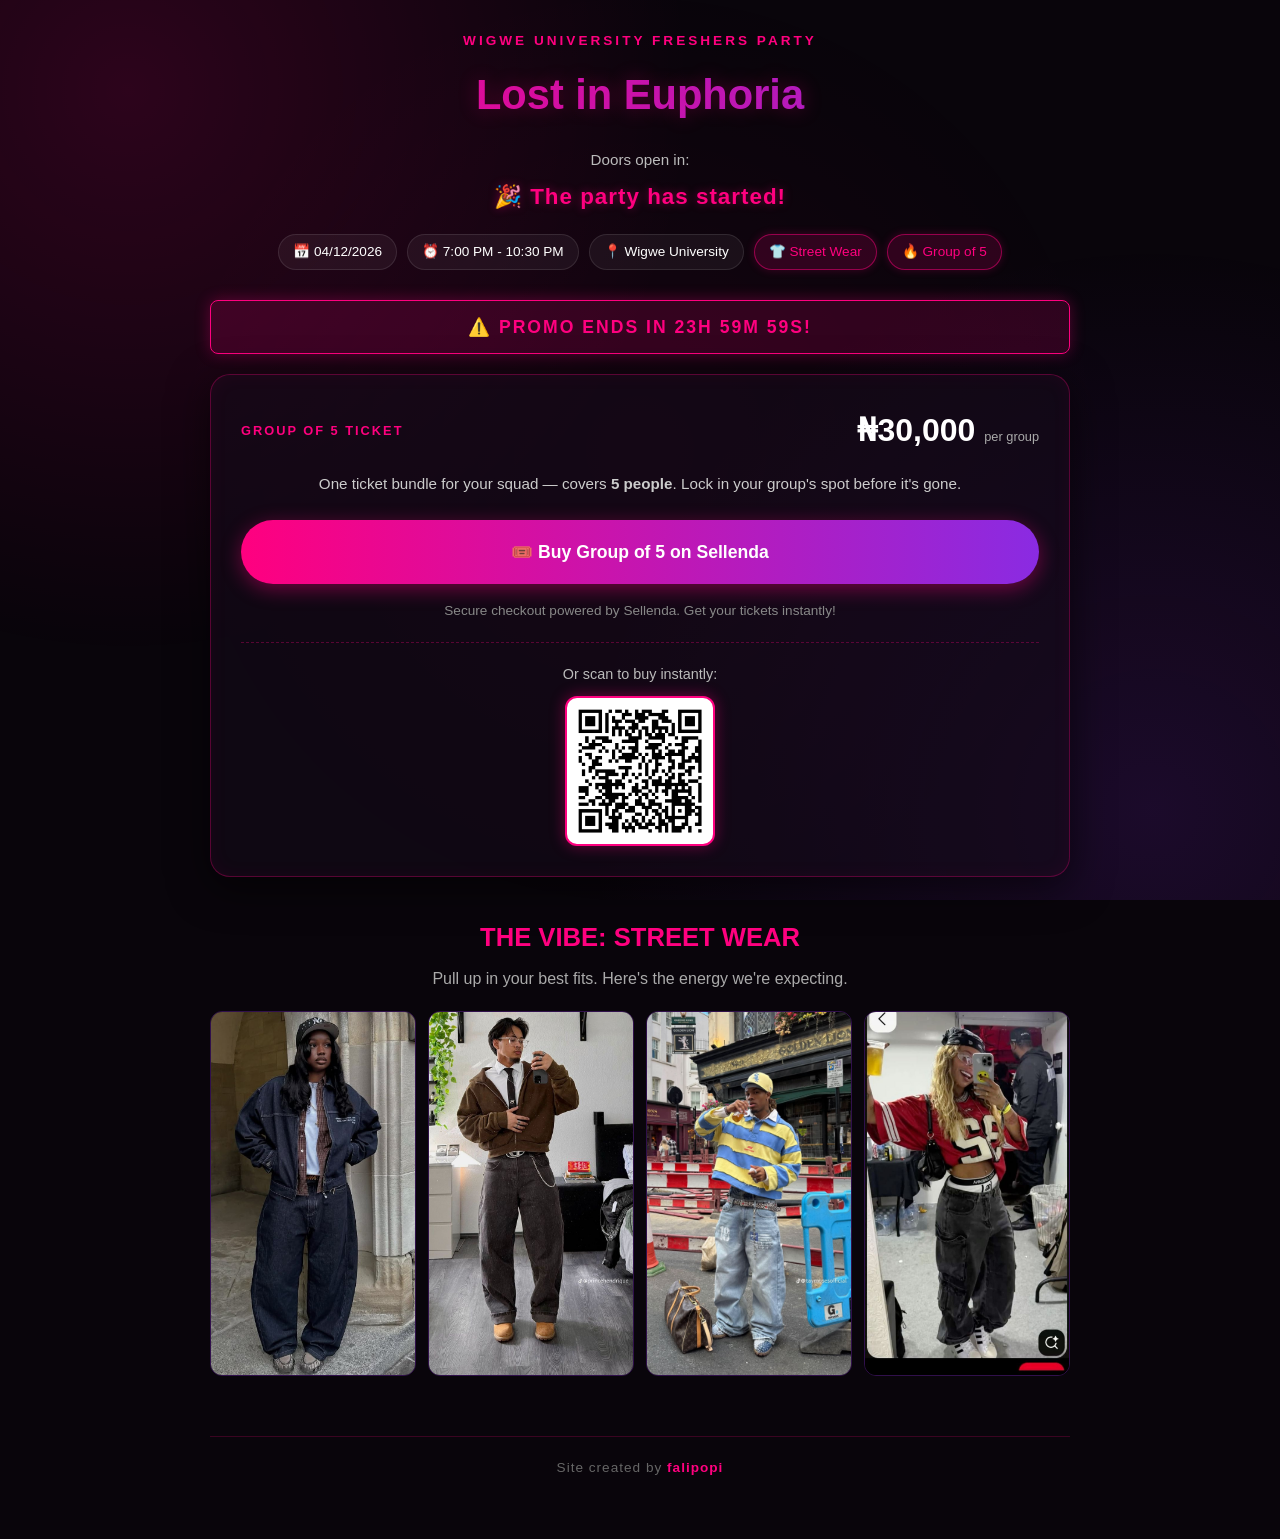
==== commit dea26f2c: "Fixed QR code path" ====
--- a/index.html
+++ b/index.html
@@ -61,7 +61,7 @@
         <!-- QR CODE SECTION -->
         <div class="qr-section">
           <p>Or scan to buy instantly:</p>
-          <img src="imgs/qrcode.png" alt="Scan to buy tickets" class="qr-image" />
+          <img src="imgs/qrcode.png..png" alt="Scan to buy tickets" class="qr-image" />
         </div>
 
       </div>
